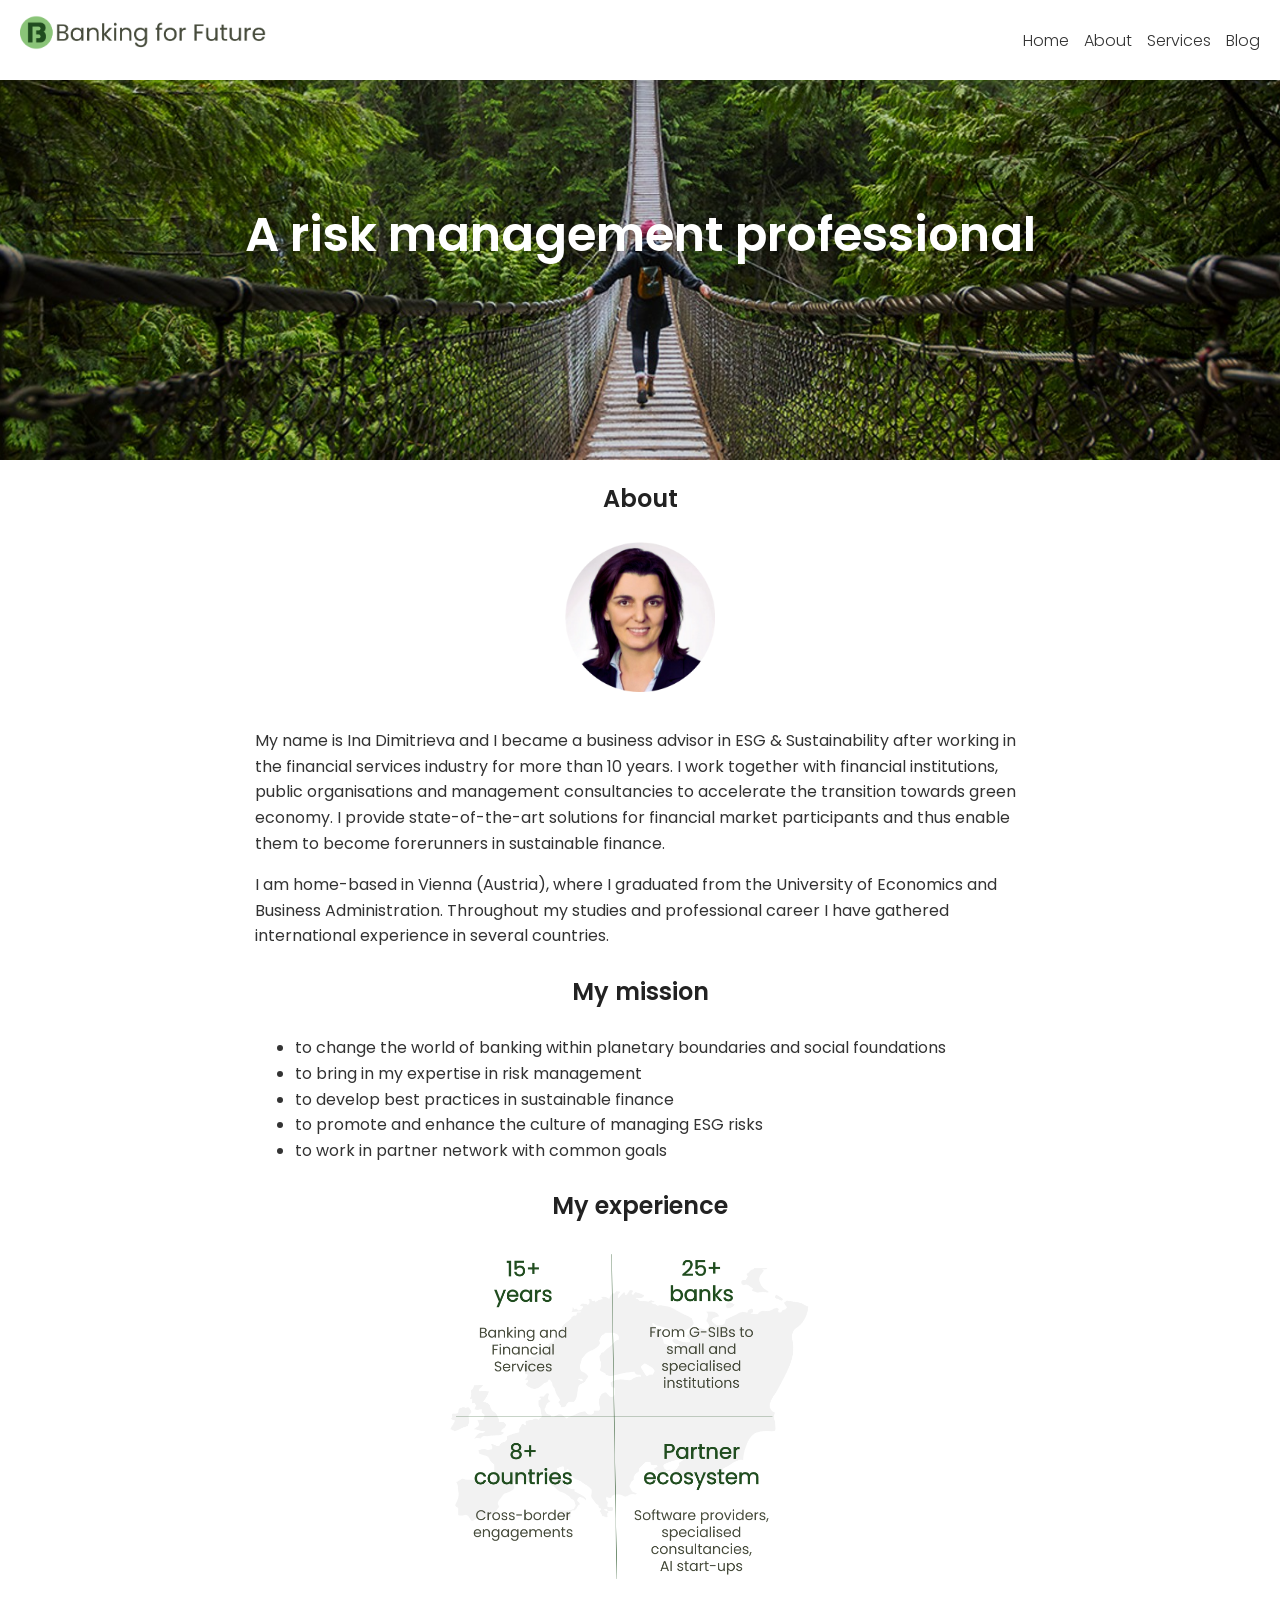
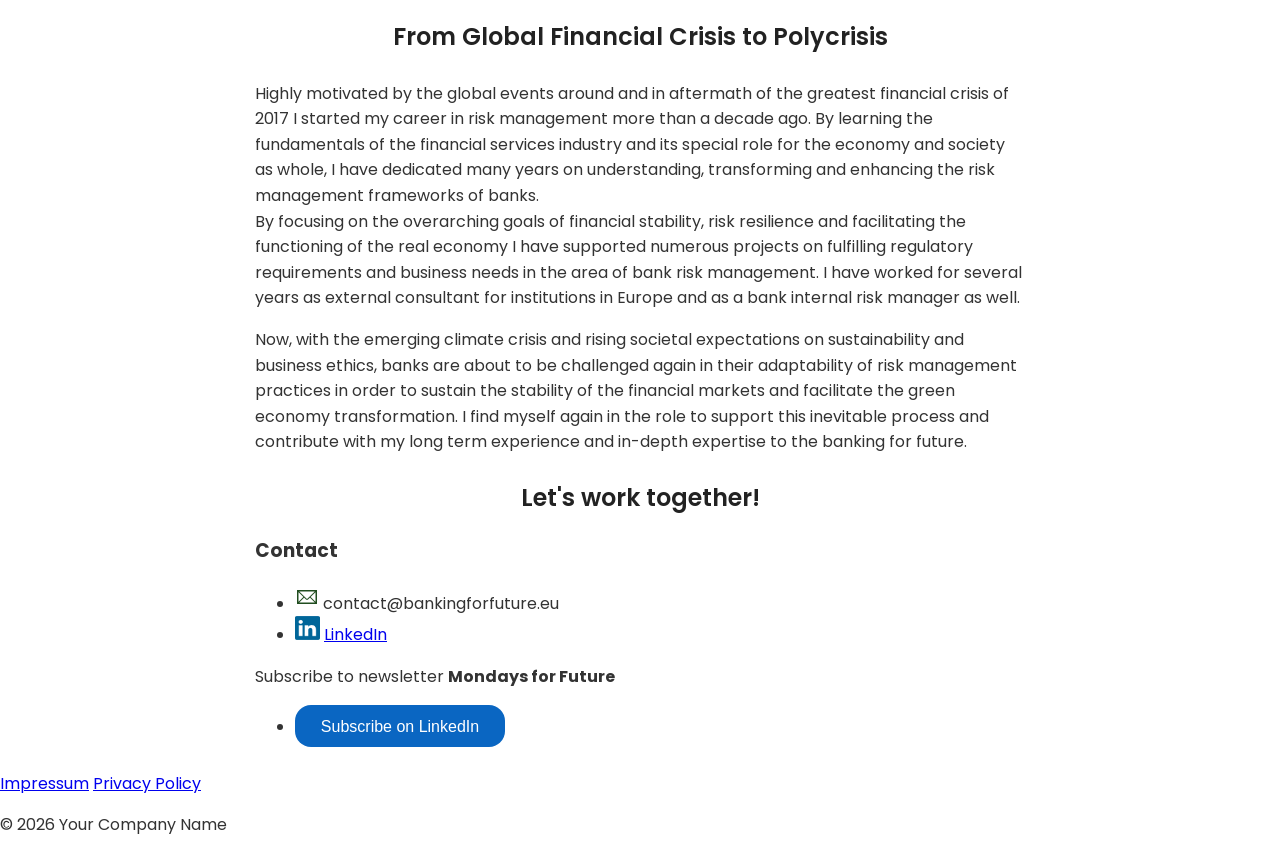
==== about.html @ b2109d57 "Update about.html" ====
<!DOCTYPE html>
<html lang="en">
<meta name="viewport" content="width=device-width, initial-scale=1.0">

 <head>
        <script>
            // Load head.html
            fetch('_includes/head.html')
                .then(response => response.text())
                .then(data => {
                    document.head.innerHTML += data;
                });
        </script>
    </head>
    <body>
        <div id="header"></div>
        <script>
            // Load header.html
            fetch('_includes/header.html')
                .then(response => response.text())
                .then(data => {
                    document.getElementById('header').innerHTML = data;
                });
        </script>
 
<main>
 
    <section class="hero">
        <div class="hero-content">
            <h1>A risk management professional</h1>
        </div>
    </section>
 
<div class="text-paragraph">   

            
        <div class="text-paragraph h2">
             <h2>About</h2>   
        </div>
        <div class="services-container">
            <img src="images/photoround.png" alt="Ina Dimitrieva Photo" class="service-item">
        </div>    
        <div class="text-paragraph">
            <p>My name is Ina Dimitrieva and I became a business advisor in ESG & Sustainability after working in the financial services industry for more than 10 years. I work together with financial institutions, public organisations and management consultancies to accelerate the transition towards green economy. I provide state-of-the-art solutions for financial market participants and thus enable them to become forerunners in sustainable finance.</p>
            <p>I am home-based in Vienna (Austria), where I  graduated from the University of Economics and Business Administration. Throughout my studies and professional career I have gathered international experience in several countries. </p>
        </div>
        <div class="text-paragraph h2">
            <h2>My mission</h2>
        </div>
         <div class="text-paragraph">
                <ul> 
                    <li> to change the world of banking within planetary boundaries and social foundations</li>
                    <li> to bring in my expertise in risk management </li>
                    <li> to develop best practices in sustainable finance</li>
                    <li> to promote and enhance the culture of managing ESG risks</li>
                    <li> to work in partner network with common goals</li>
                </ul>
        </div>
        <div class="text-paragraph h2">
             <h2>My experience</h2>
        </div>
    <!-- Container for the image -->
    <div class="responsive-image-container">
        <img src="images/experience.png" alt="experience" class="responsive-image">
    </div>
    <div class="text-paragraph h2">
        <h2>From Global Financial Crisis to Polycrisis</h2>
    </div>
     <div class="text-paragraph">
        <p> Highly motivated by the global events around and in aftermath of the greatest financial crisis of 2017 I started my career in risk management more than a decade ago. 
            By learning the fundamentals of the financial services industry and its special role for the economy and society as whole, I have dedicated many years on understanding, 
            transforming and enhancing the risk management frameworks of banks. </br> 
            By focusing on the overarching goals of financial stability, risk resilience and facilitating the functioning of the real economy I have supported numerous projects 
            on fulfilling regulatory requirements and business needs in the area of bank risk management. 
            I have worked for several years as external consultant for institutions in Europe and as a bank internal risk manager as well. </br> </p>
        <p> Now, with the emerging climate crisis and rising societal expectations on sustainability and business ethics, banks are about to be challenged again in their adaptability of risk management 
            practices in order to sustain the stability of the financial markets and facilitate the green economy transformation. 
            I find myself again in the role to support this inevitable process and contribute with my long term experience and in-depth expertise to the banking for future. </p>
    </div>
    <!-- CONTACT SECTION  
    ------------------------------------------------------------------------------------------------------------------------------------------------------------------------------------------------->  
    <div class="contact-section">
    <div class="text-paragraph">
        <h2>Let's work together!</h2>
        <h3>Contact</h3>
        <ul class="contact-list">
            <li class="contact-item">
                <img src="images/email-icon.png" alt="Email Icon" class="contact-icon">
                <span>contact@bankingforfuture.eu</span>
            </li>
            <li class="contact-item">
                <img src="images/linkedin_icon.png" alt="LinkedIn Icon" class="contact-icon">
                <a href="https://www.linkedin.com/in/inadimitrieva" class="contact-link" target="_blank" rel="noopener noreferrer">LinkedIn</a>
            </li>
        </ul>
        <p>Subscribe to newsletter <b>Mondays for Future</b></p>
        <ul class="contact-list">
            <li class="contact-item">
                <style>
                  .libutton {
                    display: flex;
                    flex-direction: column;
                    justify-content: center;
                    padding: 5px;
                    text-align: center;
                    outline: none;
                    text-decoration: none !important;
                    color: #ffffff !important;
                    width: 200px;
                    height: 32px;
                    border-radius: 16px;
                    background-color: #0A66C2;
                    font-family: "SF Pro Text", Helvetica, sans-serif;
          </li>
        </ul>
      }
    </style>
<a class="libutton" href="https://www.linkedin.com/build-relation/newsletter-follow?entityUrn=6981196109654163456" target="_blank">Subscribe on LinkedIn</a>
    </div>
</div>  
</main>
 <!-- FOOTER SECTION
    ----------------------------------------------------------------------------------------------------------------------------->
<div class="footer-container">
    <div class="footer-left">
        <a href="/impressum">Impressum</a>
        <a href="/privacy-policy">Privacy Policy</a>
    </div>
    <div class="footer-right">
        <p>© 2026 Your Company Name</p>
    </div>
</div>
    
</body>
</html>

</html>
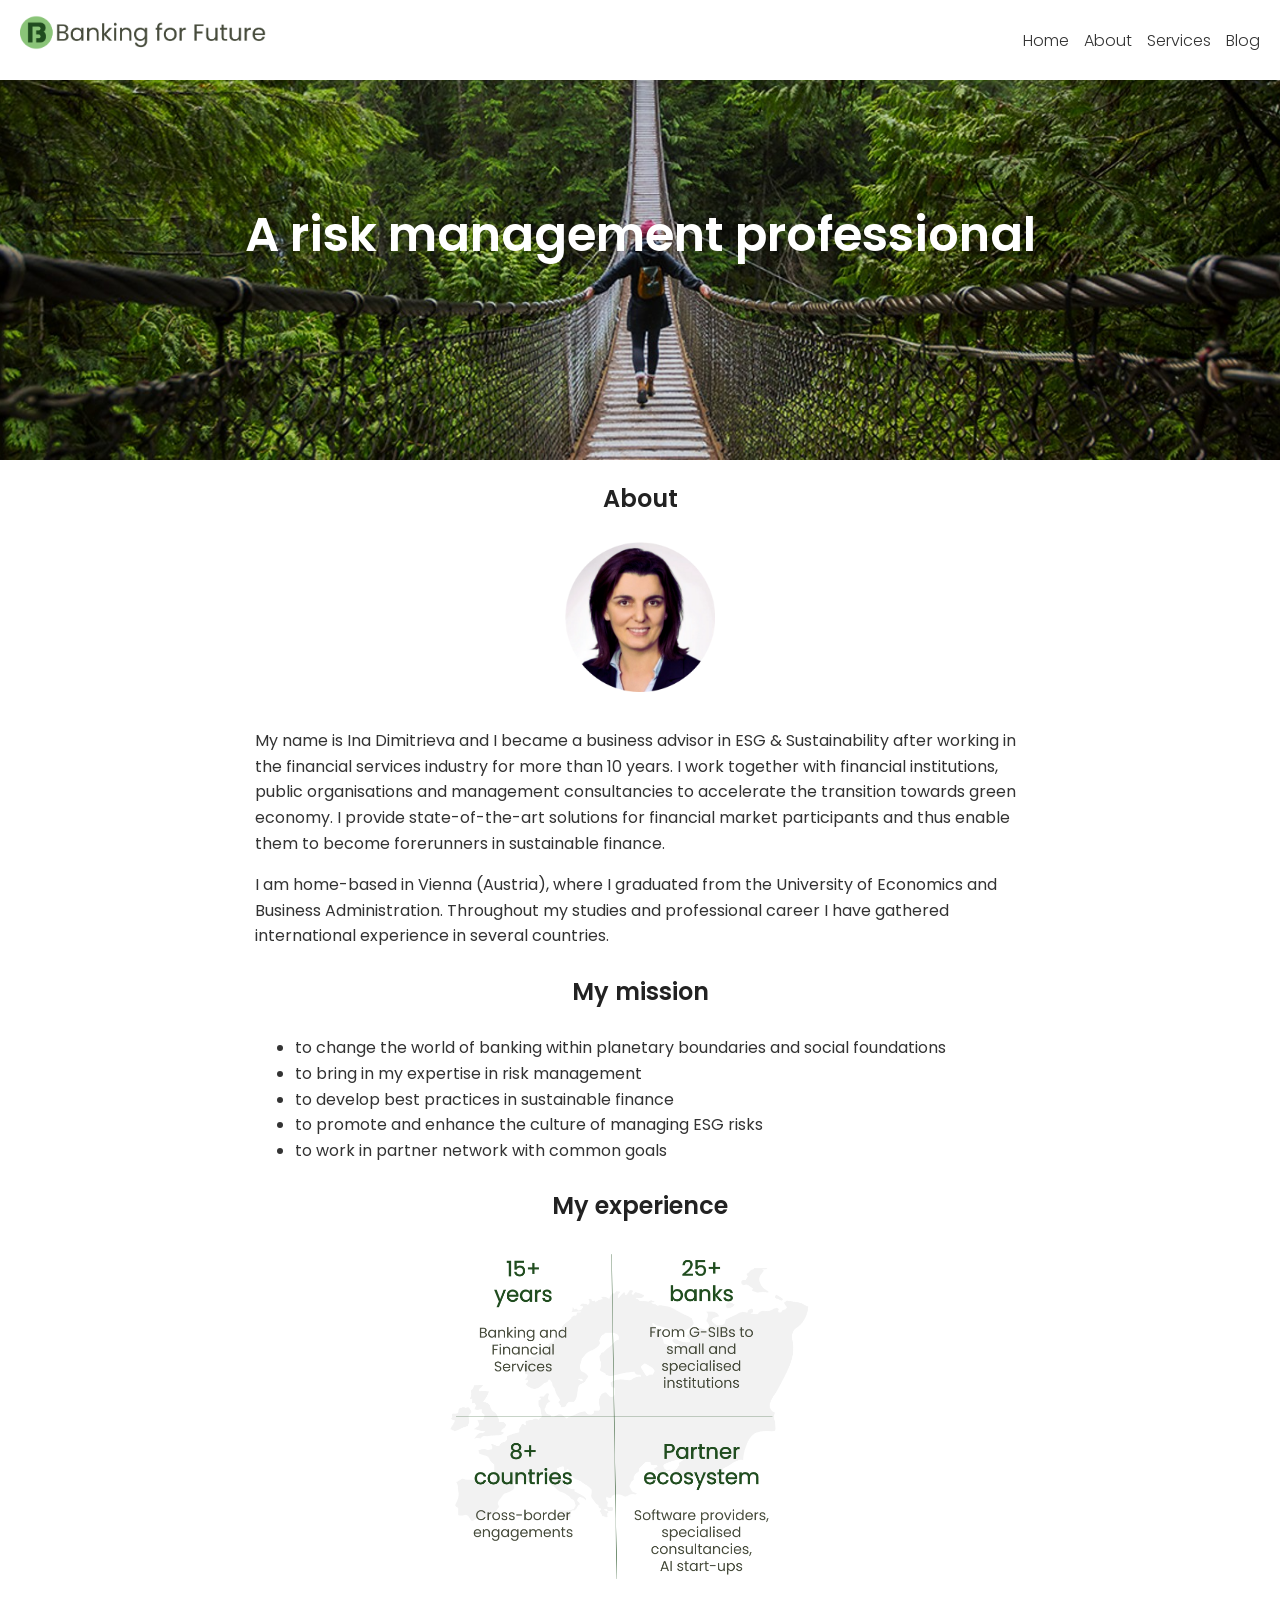
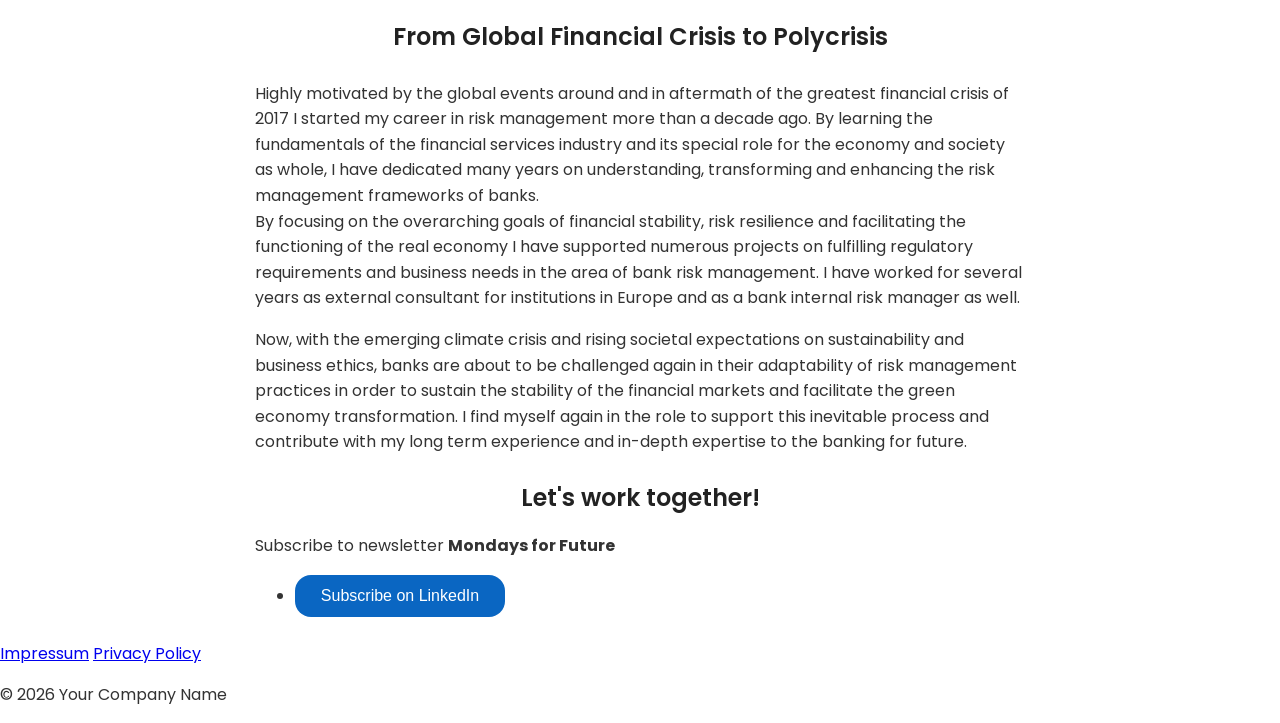
==== commit 609464d0: "Update about.html" ====
--- a/about.html
+++ b/about.html
@@ -3,25 +3,32 @@
 <meta name="viewport" content="width=device-width, initial-scale=1.0">
 
  <head>
-        <script>
-            // Load head.html
-            fetch('_includes/head.html')
-                .then(response => response.text())
-                .then(data => {
-                    document.head.innerHTML += data;
-                });
-        </script>
-    </head>
-    <body>
-        <div id="header"></div>
-        <script>
-            // Load header.html
-            fetch('_includes/header.html')
-                .then(response => response.text())
-                .then(data => {
-                    document.getElementById('header').innerHTML = data;
-                });
-        </script>
+    <meta charset="UTF-8">
+    <meta name="viewport" content="width=device-width, initial-scale=1.0">
+    <title>Banking for Future - Ina Dimitrieva</title>
+    <link rel="icon" type="image/png" href="images/favicon.png">
+    <link rel="stylesheet" href="styles.css">
+    <link href="https://fonts.googleapis.com/css2?family=Poppins:wght@300;400;600&display=swap" rel="stylesheet">
+</head>
+<body>
+    <header>
+         <div class="logo">
+            <a href="/" class="logo-link">
+            <img src="images/logo.png" alt="Banking for Future" class="logo">
+            </a>
+        </div>
+
+<!-- For Subpages on the upper menu 
+        ---------------------------------------------------------------------------------------------------------------------------------------------------------------------------------->
+        <nav>
+            <ul>
+                <li><a href="/">Home</a></li>
+                <li><a href="about.html">About</a></li>
+                <li><a href="services.html">Services</a></li>
+                <li><a href="blog.html">Blog</a></li>
+            </ul>
+        </nav>
+    </header>
  
 <main>
  
@@ -82,17 +89,7 @@
     <div class="contact-section">
     <div class="text-paragraph">
         <h2>Let's work together!</h2>
-        <h3>Contact</h3>
-        <ul class="contact-list">
-            <li class="contact-item">
-                <img src="images/email-icon.png" alt="Email Icon" class="contact-icon">
-                <span>contact@bankingforfuture.eu</span>
-            </li>
-            <li class="contact-item">
-                <img src="images/linkedin_icon.png" alt="LinkedIn Icon" class="contact-icon">
-                <a href="https://www.linkedin.com/in/inadimitrieva" class="contact-link" target="_blank" rel="noopener noreferrer">LinkedIn</a>
-            </li>
-        </ul>
+        
         <p>Subscribe to newsletter <b>Mondays for Future</b></p>
         <ul class="contact-list">
             <li class="contact-item">
--- a/styles.css
+++ b/styles.css
@@ -0,0 +1,603 @@
+/* General Styles */
+body {
+    font-family: 'Poppins', sans-serif;
+    margin: 0;
+    padding: 0;
+    color: #333;
+}
+
+/* Header Styles 
+--------------------------------------------------------------------------------------------------------------------------------------------------------------------------------------*/
+header {
+    display: flex; /*Enables flexible alignment of items inside the header.*/
+    justify-content: space-between; /*Aligns logo and menu to opposite edges.  */
+    align-items: center; /*Ensures logo and menu are vertically aligned.  */
+    padding: 15px 20px; /* Prevents content from touching the edges. */
+    background-color: #FFFFFF; /*Sets white background.*/
+    position: fixed; /* Fixes the header in place during scrolling. */
+    top: 0; /* Ensures the header is at the very top */
+    width: 100%; /* Makes the header span the full width of the screen. */
+    z-index: 100; /*  Sets the stacking order of the header.*/
+    box-sizing: border-box; /*Includes padding and border in the element’s width and height.  */
+    margin: 0; /* Removes any default margin */
+       }
+
+/*.logo {
+    margin-right: auto; /* Pushes the menu to the middle by taking up available space } */
+
+/*nav {
+    position: absolute; /* Positions the menu absolutely within the header
+    left: 50%; /* Moves the menu to the horizontal center 
+    transform: translateX(-50%); /* Adjusts the menu to be truly centered 
+}*/
+
+.logo img {
+    height: 35px;
+}
+.logo-link {
+            display: inline-block;
+        }
+
+        .logo {
+            height: 50px;
+            width: auto;
+        }
+
+        .logo-link:hover {
+            opacity: 0.8;
+        }
+
+.icon {
+        width: 24px;  /* Adjust the width as needed */
+        height: 24px; /* Adjust the height as needed */
+        display: inline-block; /* Ensures the icon behaves like an inline element */
+    }
+
+/* Navigation Styles */
+nav ul {
+    display: flex;
+    list-style: none;
+    margin: 0;
+    padding: 0;
+}
+
+nav ul li {
+    margin-left: 15px;
+}
+
+nav ul li a {
+    text-decoration: none;
+    color: #333;
+    font-weight: 300;
+    font-size: 1rem;
+}
+
+/* Hero Section Styles 
+--------------------------------------------------------------------------------------------------------------------------------------------------------------------------------------*/
+.hero {
+    height: 50vh;
+    background-image: url('images/hero-background_1.jpg');
+    background-size: cover; /*Ensures the background image covers the entire area of the .hero element, maintaining its aspect ratio. The image will be scaled up or down to fill the space, and any excess will be cropped.*/
+    background-position: center; /*Centers the background image both horizontally and vertically within the .hero element. This ensures the focal point of the image is always visible.*/
+    background-repeat: no-repeat; /* Prevents the image from repeating */
+    display: flex; /*Turns the .hero element into a flex container. This allows you to use flexbox properties to align and distribute the content inside it.*/
+    align-items: center; /*Aligns all flex items (child elements) vertically in the center of the .hero container. This works because display: flex is enabled.*/
+    justify-content: center; /*Aligns all flex items horizontally in the center of the .hero container. This works in tandem with align-items: center to center content both vertically and horizontally.*/
+    text-align: center; /*Centers the text content (like headings or paragraphs) inside the .hero element. This is useful for centering text that isn’t a flex item.*/
+    color: white;
+    margin-top: 10px; /* Adjusted for fixed header pixel margin at the top of the .hero element. This is typically used to prevent the hero content from being hidden behind a fixed header or navigation bar.*/
+    padding: 0 20px; /*Adds 20 pixels of padding to the left and right sides of the .hero element. The 0 means no padding is added to the top or bottom. This ensures content doesn’t touch the edges of the screen on smaller devices.*/
+    box-sizing: border-box; /*Changes the box model so that padding and border are included in the element’s total width and height. Without this, padding would increase the overall size of the element beyond the specified height and width*/
+}
+
+.hero-content {
+    max-width: 800px; /*Limits the width of the hero content to 800px for better readability.*/
+}
+
+.hero-content p { /*This rule styles all <p> (paragraph) elements inside the .hero-content container*/
+    font-size: 2rem; /*Sets the paragraph font size to 1.2 times the base size.*/
+    margin-bottom: 1px; /*Adds 10px space below the paragraph.*/
+    font-weight: 300; /*Makes the paragraph text light (thinner).*/
+}
+
+.hero-content h1 { /*This rule styles all <h1> (heading level 1) elements inside the .hero-content container*/
+    font-size: 3rem; /*Sets the heading font size to 2.5 times the base size.*/
+    font-weight: 600; /*Makes the heading semi-bold.*/
+    margin-top: 1; /*Removes any default top margin from the heading.*/
+}
+
+/* Tagline Section Styles */
+.tagline {
+    text-align: center;
+    padding: 10px 10px;
+/* background-color: #f8f8f8; */
+}
+
+.tagline h2 {
+    font-size: 1.5rem;
+    font-weight: 600;
+    color: #194d23; /*dark green*/
+}
+
+/* Responsive Adjustments */
+@media (max-width: 768px) {
+    header {
+        flex-direction: column;
+        padding: 10px;
+    }
+
+    nav ul {
+        margin-top: 10px;
+        flex-direction: column;
+        align-items: center;
+        width: 100%;
+    }
+
+    nav ul li {
+        margin: 5px 0;
+    }
+
+    .hero-content h1 {
+        font-size: 2rem;
+    }
+
+    .hero-content p {
+        font-size: 2rem;
+    }
+}
+
+/* Style for text paragraphs
+--------------------------------------------------------------------------------------------------------------------------------------------------------------------------------------*/
+.text-paragraph {
+    /* Center the entire paragraph block horizontally */
+    margin-left: auto;
+    margin-right: auto; /These properties center the .text-paragraph block horizontally on the page. This works because the element has a defined max-width.*/
+    text-align: left; /* Left-align the bio text */
+    font-size: 1rem; /* Base font size for readability */
+    line-height: 1.6; /* Comfortable line spacing */
+    color: #333; /* Dark gray for better contrast */
+    margin-bottom: 1.5rem; /* Space between paragraphs */
+    padding: 0 15px; /* Padding for mobile readability */
+    max-width: 800px; /* Maximum width for desktop readability */
+
+     /* Center the entire paragraph block horizontally */
+    margin-left: auto;
+    margin-right: auto; /These properties center the .text-paragraph block horizontally on the page. This works because the element has a defined max-width.*/
+}
+
+/* Style for h2 headings */
+.text-paragraph h2 {
+    text-align: center; /* Center the h2 headings */
+    font-size: 1.5rem; /* Slightly larger font size for headings */
+    margin-bottom: 1rem; /* Space below the heading */
+    color: #222; /* Slightly darker color for emphasis */
+    font-weight: 600; /* Medium-bold for better visibility */
+}
+
+/* Responsive adjustments for mobile */
+@media (max-width: 768px) {
+    .text-paragraph {
+        font-size: 1rem; /* Keep base size, but padding handles mobile */
+        padding: 0 10px; /* Slightly less padding for smaller screens */
+    }
+
+    .text-paragraph h2 {
+        font-size: 1.2rem; /* Slightly smaller heading on mobile */
+    }
+}
+
+
+
+/* Services Section Styles
+--------------------------------------------------------------------------------------------------------------------------------------------------------------------------------------*/
+.services-section {
+    text-align: center;  /* Center-align all text */
+    max-width: 1200px; /* Limit the maximum width */
+    margin: 0 auto; /* Center the container horizontally */
+    padding: 40px 20px; /* Add padding for spacing */
+    background-color: #FFF; /*pure white*/
+}
+/* Services Section Heading */
+.services-section h2 {
+    font-family: 'Poppins', sans-serif;
+    font-size: 1.5rem;
+    color: #333;
+    margin-bottom: 10px;
+}
+/* Services Container */
+.services-container {
+    display: flex;
+    margin: 0 auto; /* Center the container */
+    justify-content: center; /* Center items horizontally */
+    align-items: center; /* Center items vertically */
+    flex-direction: row; /* default: horizontal alignment on desktop */
+    align-items: center; /* Center items horizontally */
+    gap: 30px; /*space between items*/
+    overflow-x: auto; /* Enables horizontal scrolling if needed */
+    padding-bottom: 20px;
+    max-width: 100%;
+    /*max-height: 500px;  Optional: Limits height to enable scrolling */
+    flex-wrap: wrap; /* Allow items to wrap to the next line if needed */
+}
+/* Style for each service item */
+.service-item {
+    flex: 0 0 auto;  /* Prevents items from shrinking */
+    width: 150px;     /* Fixed width for each item */
+    height: 150px;    /* Fixed height for each item */
+    display: flex;
+    justify-content: center;
+    align-items: center; /* Center items horizontally */
+    cursor: pointer; /* Changes cursor to indicate clickable */
+    transition: filter 0.3s ease; /* Smooth transition for hover effect */
+}
+/* Hover effect for service items */
+.service-item:hover {
+    filter: brightness(0.8); /* Darkens the item on hover */
+}
+
+/* Circle shape for service icons */
+.service-icon {
+    width: 150px;
+    height: 150px;
+    border-radius: 50%; /* Makes the container a circle */
+    overflow: hidden; /* Ensures the image stays within the circle */
+}
+/* Image styling */
+.service-icon img {
+    width: 100%;
+    height: 100%;
+    object-fit: contain; /* Ensures the image fits within the circle */
+}
+/* object-fit Values
+fill - Stretches the image to fill the container, ignoring aspect ratio (may distort the image).
+contain - Scales the image to fit within the container, maintaining aspect ratio (no cropping).
+cover - Scales the image to cover the container, maintaining aspect ratio (may crop the image).
+none - The image retains its original size and aspect ratio (may overflow or underfill the container).
+scale-down - Behaves like none or contain, whichever results in a smaller image.
+*/
+
+
+/* Responsive adjustments for mobile */
+@media (max-width: 768px) {
+    .services-container {
+        flex-direction: column; /* Ensures vertical stacking on mobile */
+        align-items: center; /* Center items horizontally */
+        max-height: 400px; /* Adjust height for mobile scrolling */
+        overflow-y: auto; /* Enable vertical scrolling if needed */
+    }
+    .service-item {
+        margin-bottom: 15px; /* Add space between stacked items */
+    }
+}
+
+/* Keep your existing responsive image styles */
+.responsive-image-container {
+    width: 100%;
+    max-width: 1200px;
+    margin: 0 auto;
+}
+
+.responsive-image {
+    width: 50%;
+    height: auto;
+    display: block;
+    margin: 0 auto;
+}
+
+@media (max-width: 768px) {
+    .responsive-image {
+        width: 100%;
+    }
+}
+
+/* LinkedIn Articles Section Styles
+--------------------------------------------------------------------------------------------------------------------------------------------------------------------------------------*/
+.linkedin-articles {
+    max-width: 800px; /** Limits the width of the articles section for readability */
+    margin: 0 auto; /* Center the section */
+    padding: 40px 20px; /** Adds space around the section */
+    font-family: 'Poppins', sans-serif; /** Uses the Poppins font */
+}
+
+.linkedin-articles h2 {
+    font-size: 1.2rem; /** Sets the font size for the section heading */
+    margin-bottom: 30px; /** Adds space below the heading */
+    text-align: center; /** Centers the heading */
+    color: #333; /** Sets the text color */
+}
+.linkedin-articles h3 {
+    font-size: 1.2rem; /** Sets the font size for the section heading */
+    margin-bottom: 30px; /** Adds space below the heading */
+    text-align: center; /** Centers the heading */
+    color: #333; /** Sets the text color to dark grey */
+}
+    
+/* Article card layout */
+.article-card {
+    display: flex;
+    flex-direction: row;
+    align-items: flex-start;
+    margin-bottom: 30px;
+    padding-bottom: 20px;
+    border-bottom: 1px solid #eee;
+    gap: 20px; /* Space between image and content */
+}
+
+/* Article image styling */
+.article-image {
+    width: 150px;
+    height: 150px;
+    object-fit: contain;/* Ensures the image fits within the box */
+    /*width: 100%;
+    height: 100%;*/
+    /*border-radius: 4px; /* Optional: rounded corners */
+    flex-shrink: 0; /* Prevents image from shrinking */
+}
+
+/* Hover effect for article image */
+.article-image:hover {
+    filter: brightness(0.8); /* Darkens the image on hover */
+    
+/* Article content styling */
+.article-content {
+    flex: 1; /* Takes remaining space */
+    display: flex;
+    flex-direction: column;
+}
+.linkedin-articles article {
+    margin-bottom: 30px; /** Adds space between articles */
+    padding-bottom: 20px; /** Adds space below each article */
+    border-bottom: 1px solid #eee; /** Adds a light border below each article */
+}
+
+/* Article title link styling */
+.article-title-link {
+    color: #194d23; /* Dark green */
+    text-align: left;
+    text-decoration: none;
+    font-weight: 600;
+    font-size: 1.2rem;
+    margin-bottom: 10px;
+    line-height: 1.4;
+}
+
+.article-title-link:hover {
+    text-decoration: underline;
+}
+
+/* Article summary styling */
+.article-summary {
+    color: #666;
+    line-height: 1.6;
+    margin: 0;
+}
+
+/* Responsive adjustments for mobile */
+@media (max-width: 768px) {
+    .article-card {
+        flex-direction: column; /* Stack image and content vertically */
+    }
+
+    .article-image {
+        width: 50%; /* Full width on mobile */
+        height: auto;
+    }
+
+    .article-title-link {
+        font-size: 1.1rem; /* Slightly smaller on mobile */
+    }
+}
+
+/* Impressum Page Styles 
+--------------------------------------------------------------------------------------------------------------------------------------------------------------------------------------*/
+.impressum-container {
+    max-width: 800px;
+    margin: 100px auto 40px;
+    padding: 20px;
+    font-size: 1rem;
+    line-height: 1.6;
+    color: #333;
+}
+
+.impressum-container h1 {
+    font-size: 1.5rem;
+    margin-bottom: 20px;
+    color: #333;
+}
+
+.impressum-container h2 {
+    font-size: 1.3rem;
+    margin-top: 25px;
+    margin-bottom: 10px;
+    color: #333;
+}
+
+.impressum-container p {
+    margin-bottom: 10px;
+}
+
+.impressum-container a {
+    color: #0077b5;
+    text-decoration: none;
+}
+
+.impressum-container a:hover {
+    text-decoration: underline;
+}
+
+/* Privacy Policy Page Styles
+--------------------------------------------------------------------------------------------------------------------------------------------------------------------------------------*/
+.privacy-container {
+    max-width: 800px;
+    margin: 100px auto 40px;
+    padding: 20px;
+    font-size: 1rem;
+    line-height: 1.6;
+    color: #333;
+}
+
+.privacy-container h1 {
+    font-size: 1.8rem;
+    margin-bottom: 20px;
+    color: #333;
+}
+
+.privacy-container h2 {
+    font-size: 1.3rem;
+    margin-top: 25px;
+    margin-bottom: 10px;
+    color: #333;
+}
+
+.privacy-container p {
+    margin-bottom: 15px;
+}
+
+.privacy-container a {
+    color: #0077b5;
+    text-decoration: none;
+}
+
+.privacy-container a:hover {
+    text-decoration: underline;
+}
+
+
+/* Consent Button Styles */
+.consent-container {
+    margin: 20px 0;
+    padding: 15px;
+    background-color: #f9f9f9;
+    border-radius: 5px;
+    text-align: center;
+}
+
+.consent-container button {
+    background-color: #0077b5;
+    color: white;
+    border: none;
+    padding: 10px 20px;
+    font-size: 1rem;
+    border-radius: 5px;
+    cursor: pointer;
+    margin-top: 10px;
+}
+
+.consent-container button:hover {
+    background-color: #005580;
+}
+
+.consent-container button:disabled {
+    background-color: #cccccc;
+    cursor: not-allowed;
+}
+
+/* Container for the contact section */
+.contact-section {
+    max-width: 600px;
+    margin: 0 auto;
+    padding: 20px;
+    font-family: Arial, sans-serif;
+}
+
+/* Style for the text paragraph and headings */
+.text-paragraph {
+    text-align: center;
+}
+
+.text-paragraph h2 {
+    font-size: 1.8rem;
+    margin-bottom: 15px;
+}
+
+/* Style for the contact list 
+--------------------------------------------------------------------------------------------------------------------------------------------------------------------------------------*/
+.contact-list {
+    list-style: none; /* Remove bullet points */
+    padding: 0;
+    margin: 0;
+    display: flex;
+    flex-direction: column; /* Stack items vertically */
+    align-items: center; /* Center items horizontally */
+    gap: 10px; /* Space between items */
+}
+
+/* Style for each contact item */
+.contact-item {
+    display: flex;
+    align-items: center; /* Center icon and text vertically */
+    gap: 10px; /* Space between icon and text */
+    justify-content: center; /* Center the entire item horizontally */
+    width: 100%; /* Ensure the item takes full width for centering */
+}
+
+/* Style for the contact icons */
+.contact-icon {
+    width: 24px;
+    height: 24px;
+}
+
+/* Style for the contact link */
+.contact-link {
+    color: #0077b5; /* LinkedIn blue */
+    text-decoration: none; /* Remove underline */
+}
+
+.contact-link:hover {
+    text-decoration: underline; /* Underline on hover */
+}
+
+/* Style for the email text */
+.contact-item span {
+    color: #333;
+}
+/* Button style (moved from HTML) */
+.libutton {
+    display: flex;
+    flex-direction: column;
+    justify-content: center;
+    padding: 7px;
+    text-align: center;
+    outline: none;
+    text-decoration: none !important;
+    color: #ffffff !important;
+    width: 200px;
+    height: 32px;
+    border-radius: 16px;
+    background-color: #0A66C2;
+    font-family: "SF Pro Text", Helvetica, sans-serif;
+}
+
+/* Center the button container */
+.button-container {
+    display: flex;
+    justify-content: center;
+    margin-top: 10px;
+}
+    
+/* Footer Styles
+--------------------------------------------------------------------------------------------------------------------------------------------------------------------------------------*/
+.footer-container {
+    display: flex;
+    justify-content: space-between; /* Pushes left and right elements to opposite ends */
+    align-items: center; /* Vertically centers items */
+    width: 100%; /* Takes full width of the container */
+    padding: 10px 20px; /* Optional: Add padding for spacing */
+    font-family: Arial, sans-serif; /* Optional: Match your site's font */
+}
+
+.footer-left a {
+    margin-right: 20px; /* Adds space between links */
+    color: #333; /* Optional: Match your site's color scheme */
+    text-decoration: none;
+}
+
+.footer-left a:hover {
+    text-decoration: underline; /* Optional: Underline on hover */
+}
+
+.footer-right {
+    color: #666; /* Optional: Match your site's color scheme */
+    font-size: 14px;
+}
+
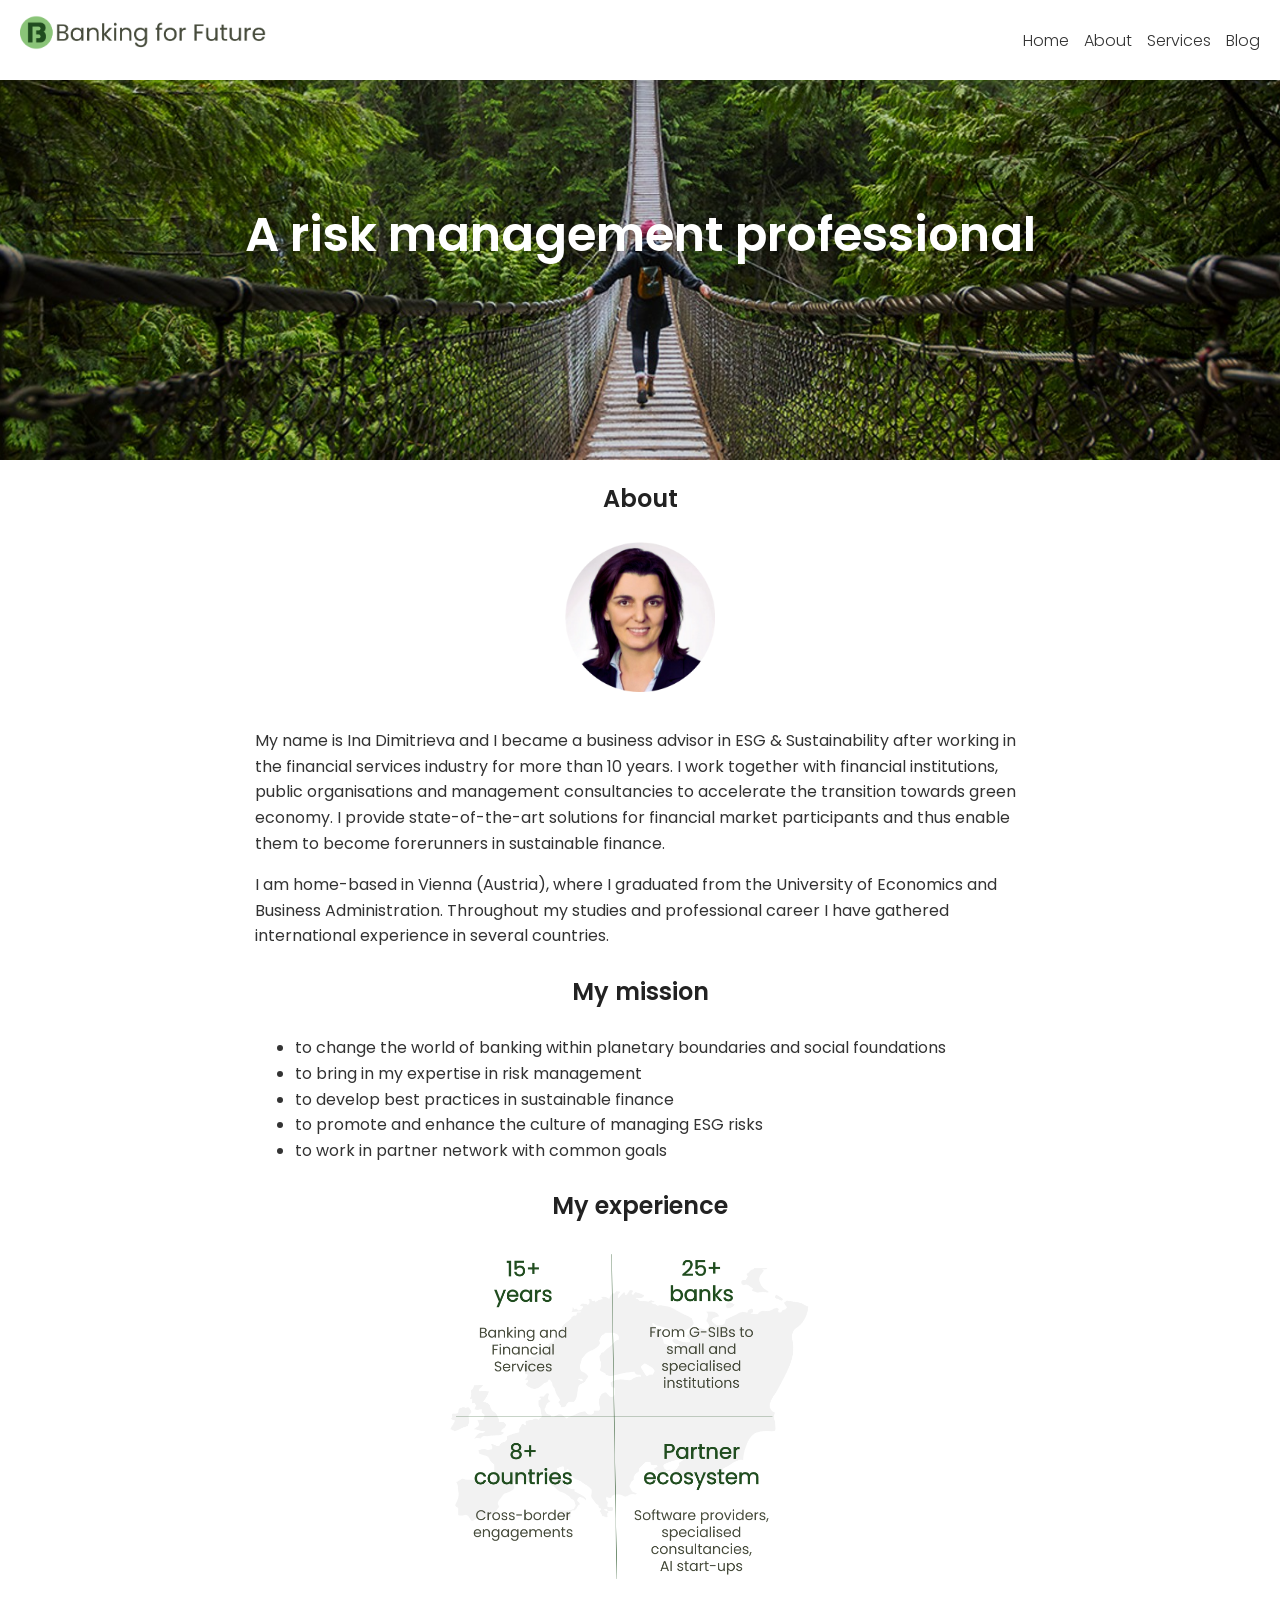
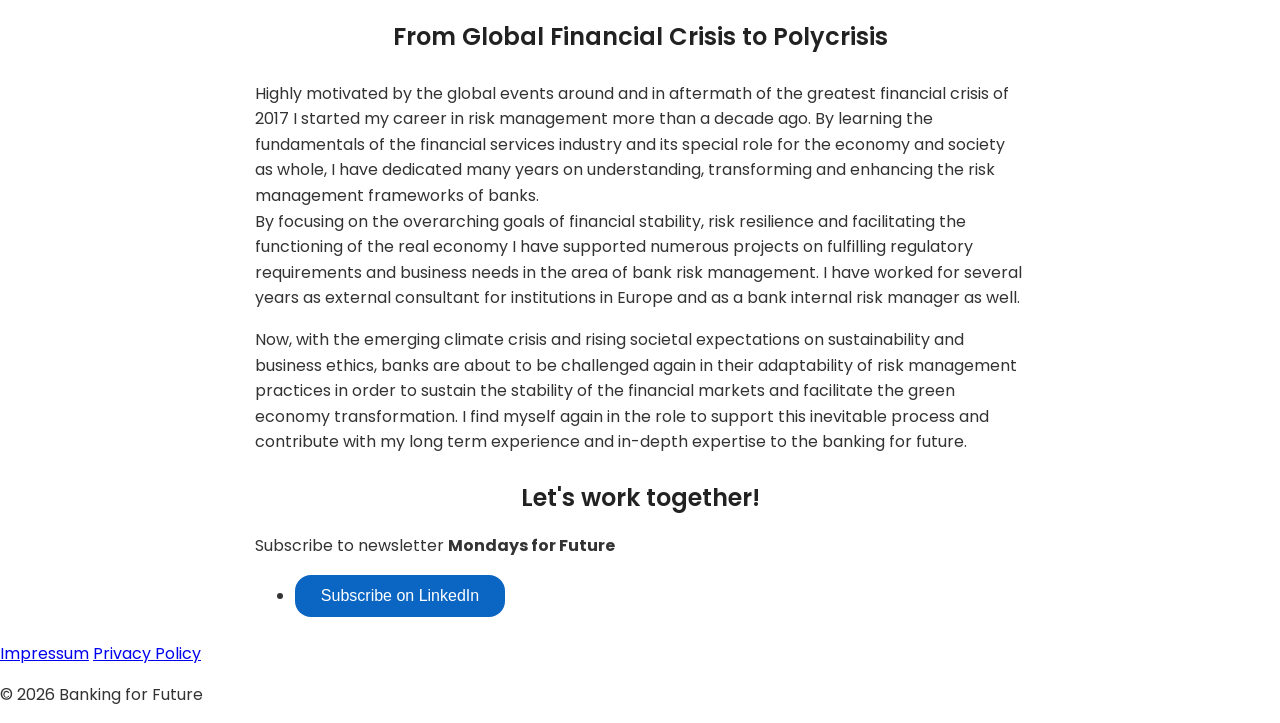
==== commit f978716c: "Update about.html" ====
--- a/about.html
+++ b/about.html
@@ -118,13 +118,15 @@
 </main>
  <!-- FOOTER SECTION
     ----------------------------------------------------------------------------------------------------------------------------->
-<div class="footer-container">
-    <div class="footer-left">
-        <a href="/impressum">Impressum</a>
-        <a href="/privacy-policy">Privacy Policy</a>
-    </div>
-    <div class="footer-right">
-        <p>© 2026 Your Company Name</p>
+<div class="footer-wrapper">
+    <div class="footer-container">
+        <div class="footer-left">
+            <a href="/impressum.html">Impressum</a>
+            <a href="/privacypolicy.html">Privacy Policy</a>
+        </div>
+        <div class="footer-right">
+            <p>© 2026 Banking for Future</p>
+        </div>
     </div>
 </div>
     
--- a/styles.css
+++ b/styles.css
@@ -577,17 +577,28 @@
     
 /* Footer Styles
 --------------------------------------------------------------------------------------------------------------------------------------------------------------------------------------*/
+/* Footer Styles */
+
+ .footer-wrapper {
+    display: flex;
+    justify-content: center; /* Centers the footer container */
+    width: 100%;
+}   
 .footer-container {
     display: flex;
     justify-content: space-between; /* Pushes left and right elements to opposite ends */
     align-items: center; /* Vertically centers items */
     width: 100%; /* Takes full width of the container */
     padding: 10px 20px; /* Optional: Add padding for spacing */
-    font-family: Arial, sans-serif; /* Optional: Match your site's font */
+    font-family: 'Poppins', sans-serif; /** Uses the Poppins font */
+}
+
+.footer-left {
+    display: flex; /* Aligns links horizontally */
+    gap: 20px; /* Adds space between links */
 }
 
 .footer-left a {
-    margin-right: 20px; /* Adds space between links */
     color: #333; /* Optional: Match your site's color scheme */
     text-decoration: none;
 }
@@ -601,3 +612,5 @@
     font-size: 14px;
 }
 
+
+
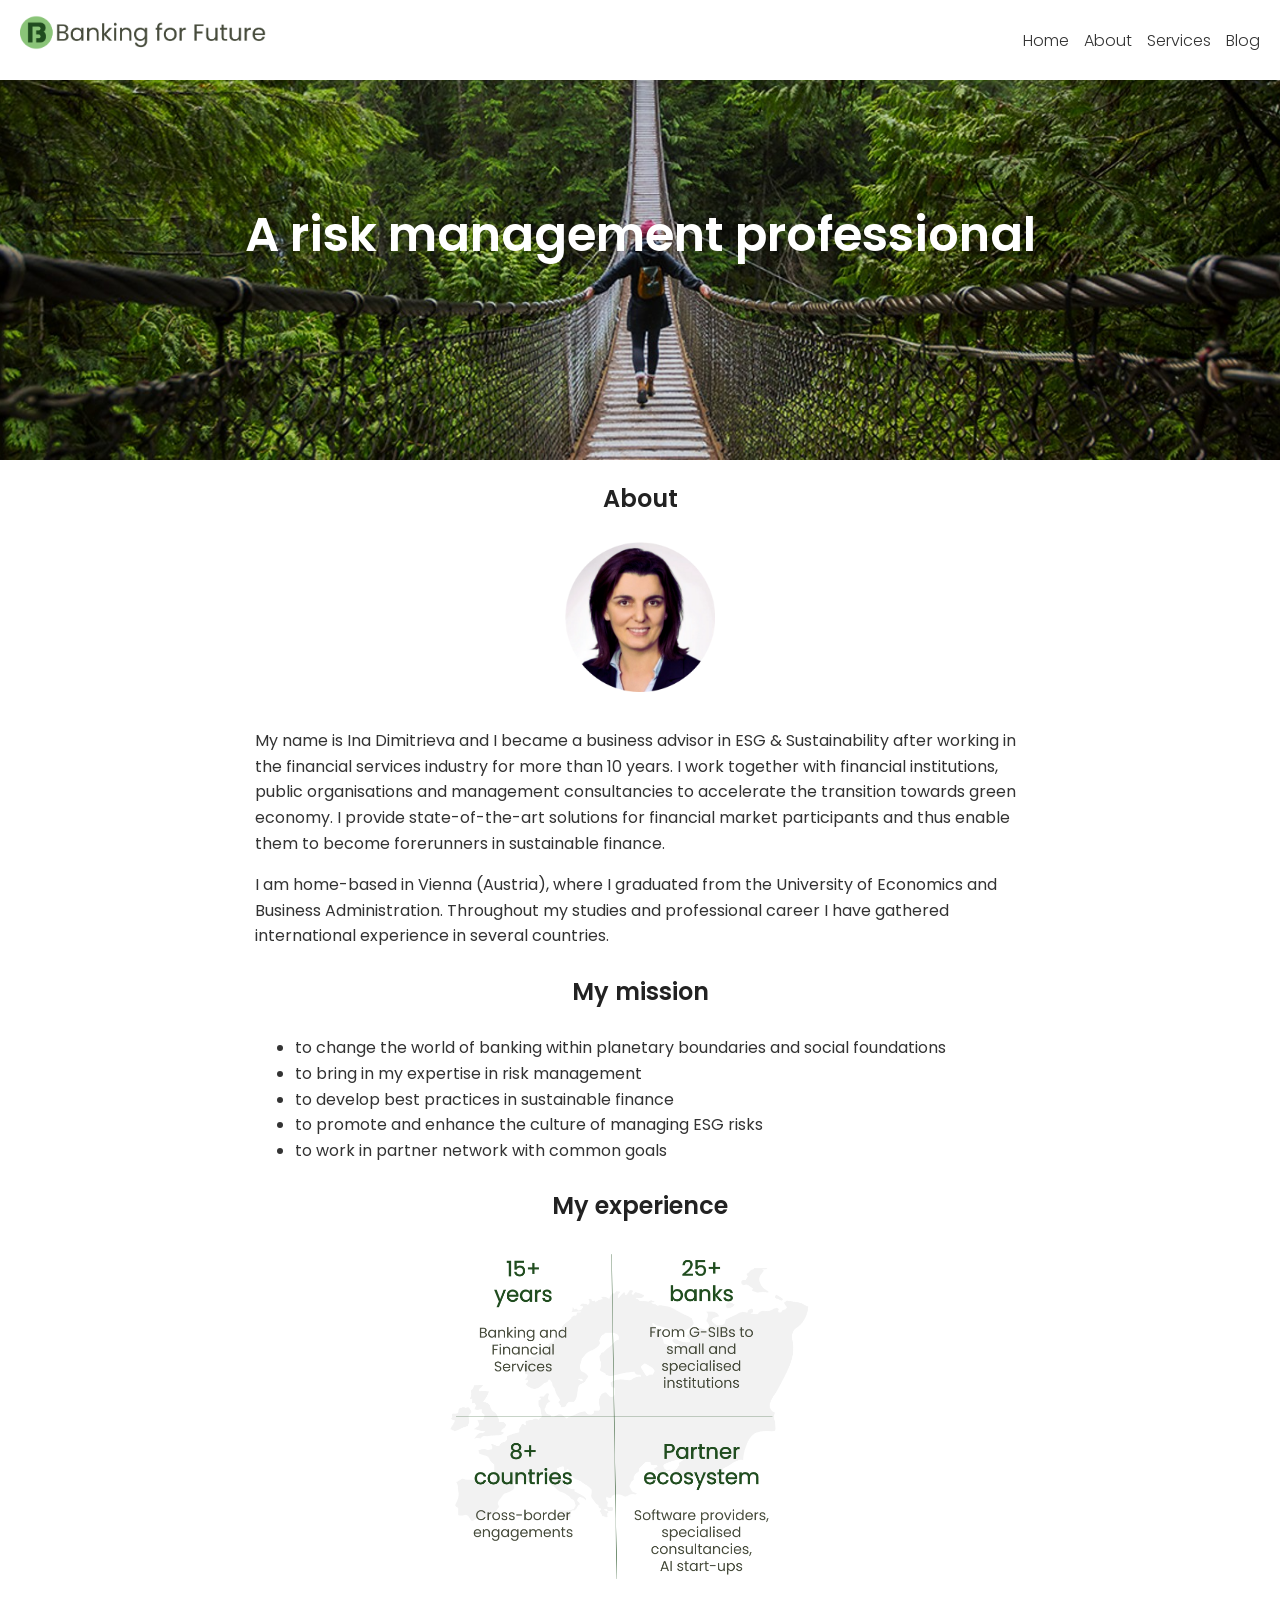
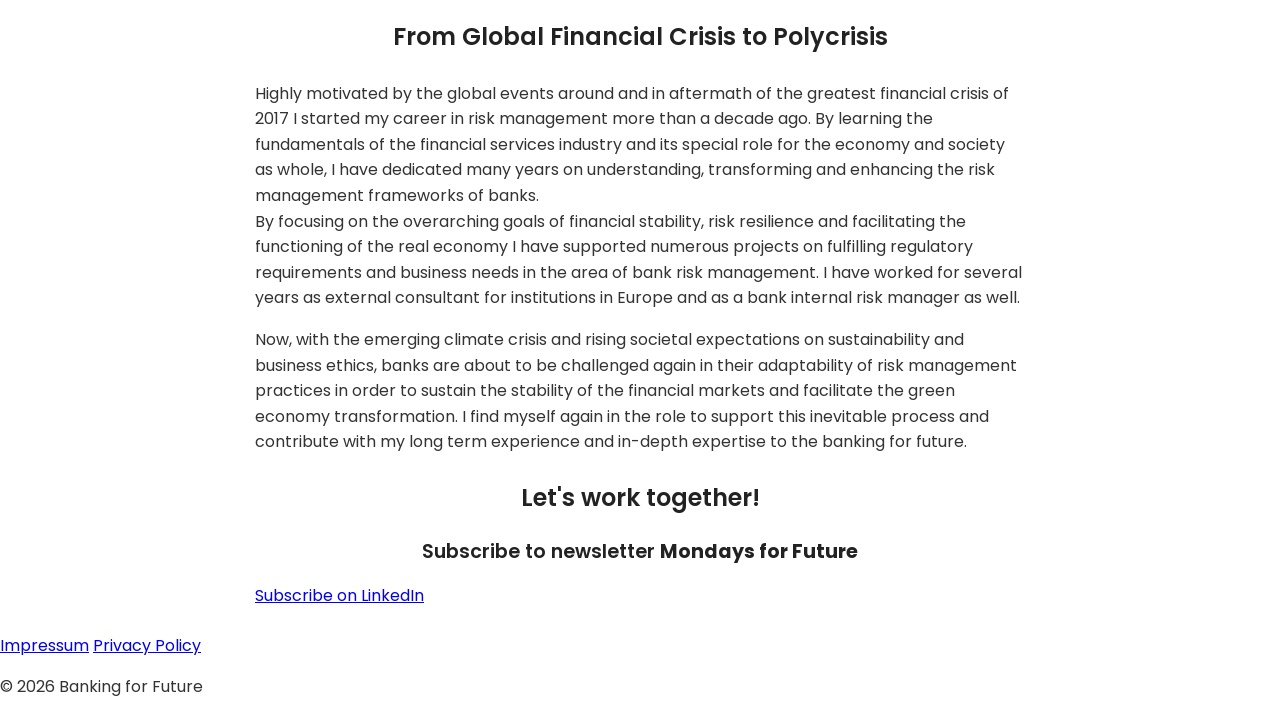
==== commit 773feade: "Update about.html" ====
--- a/about.html
+++ b/about.html
@@ -87,34 +87,14 @@
     <!-- CONTACT SECTION  
     ------------------------------------------------------------------------------------------------------------------------------------------------------------------------------------------------->  
     <div class="contact-section">
-    <div class="text-paragraph">
+      <div class="text-paragraph">
         <h2>Let's work together!</h2>
-        
-        <p>Subscribe to newsletter <b>Mondays for Future</b></p>
-        <ul class="contact-list">
-            <li class="contact-item">
-                <style>
-                  .libutton {
-                    display: flex;
-                    flex-direction: column;
-                    justify-content: center;
-                    padding: 5px;
-                    text-align: center;
-                    outline: none;
-                    text-decoration: none !important;
-                    color: #ffffff !important;
-                    width: 200px;
-                    height: 32px;
-                    border-radius: 16px;
-                    background-color: #0A66C2;
-                    font-family: "SF Pro Text", Helvetica, sans-serif;
-          </li>
-        </ul>
-      }
-    </style>
-<a class="libutton" href="https://www.linkedin.com/build-relation/newsletter-follow?entityUrn=6981196109654163456" target="_blank">Subscribe on LinkedIn</a>
-    </div>
-</div>  
+        <h3>Subscribe to newsletter <b>Mondays for Future</b></h3>
+            <div class="button-container">
+               <a class="libutton" href="https://www.linkedin.com/build-relation/newsletter-follow?entityUrn=6981196109654163456" target="_blank">Subscribe on LinkedIn</a>
+            </div>
+       </div>
+     </div>
 </main>
  <!-- FOOTER SECTION
     ----------------------------------------------------------------------------------------------------------------------------->
--- a/styles.css
+++ b/styles.css
@@ -151,6 +151,32 @@
 .text-paragraph {
     /* Center the entire paragraph block horizontally */
     margin-left: auto;
+    margin-right: auto; /*These properties center the .text-paragraph block horizontally on the page. This works because the element has a defined max-width.*/
+    text-align: left; /* Left-align the bio text */
+    font-size: 1rem; /* Base font size for readability */
+    line-height: 1.6; /* Comfortable line spacing */
+    color: #333; /* Dark gray for better contrast */
+    margin-bottom: 1.5rem; /* Space between paragraphs */
+    padding: 0 15px; /* Padding for mobile readability */
+    max-width: 800px; /* Maximum width for desktop readability */
+
+     /* Center the entire paragraph block horizontally */
+    margin-left: auto;
+    margin-right: auto; /These properties center the .text-paragraph block horizontally on the page. This works because the element has a defined max-width.*/
+}
+
+/* Style for h2 headings */
+.text-paragraph h2 {
+    text-align: center; /* Center the h2 headings */
+    font-size: 1.5rem; /* Slightly larger font size for headings */
+    margin-bottom: 1rem; /* Space below the heading */
+    color: #222; /* Slightly darker color for emphasis */
+    font-weight: 600; /* Medium-bold for better visibility */
+}
+
+.text-paragraph {
+    /* Center the entire paragraph block horizontally */
+    margin-left: auto;
     margin-right: auto; /These properties center the .text-paragraph block horizontally on the page. This works because the element has a defined max-width.*/
     text-align: left; /* Left-align the bio text */
     font-size: 1rem; /* Base font size for readability */
@@ -174,6 +200,14 @@
     font-weight: 600; /* Medium-bold for better visibility */
 }
 
+.text-paragraph h3 {
+    text-align: center;
+    font-size: 1.2rem;
+    margin-bottom: 1rem;
+    color: #222;
+    font-weight: 600;
+}
+
 /* Responsive adjustments for mobile */
 @media (max-width: 768px) {
     .text-paragraph {
@@ -184,8 +218,10 @@
     .text-paragraph h2 {
         font-size: 1.2rem; /* Slightly smaller heading on mobile */
     }
-}
-
+    .text-paragraph h3 {
+        font-size: 1rem; /* Slightly smaller heading on mobile */
+    }
+}
 
 
 /* Services Section Styles
@@ -571,8 +607,10 @@
 /* Center the button container */
 .button-container {
     display: flex;
-    justify-content: center;
+    justify-content: center; /* Center the button horizontally */
     margin-top: 10px;
+    margin: 20px auto; /* Add margin to separate it from other elements */
+    width: 100%; /* Ensure the container takes full width */
 }
     
 /* Footer Styles
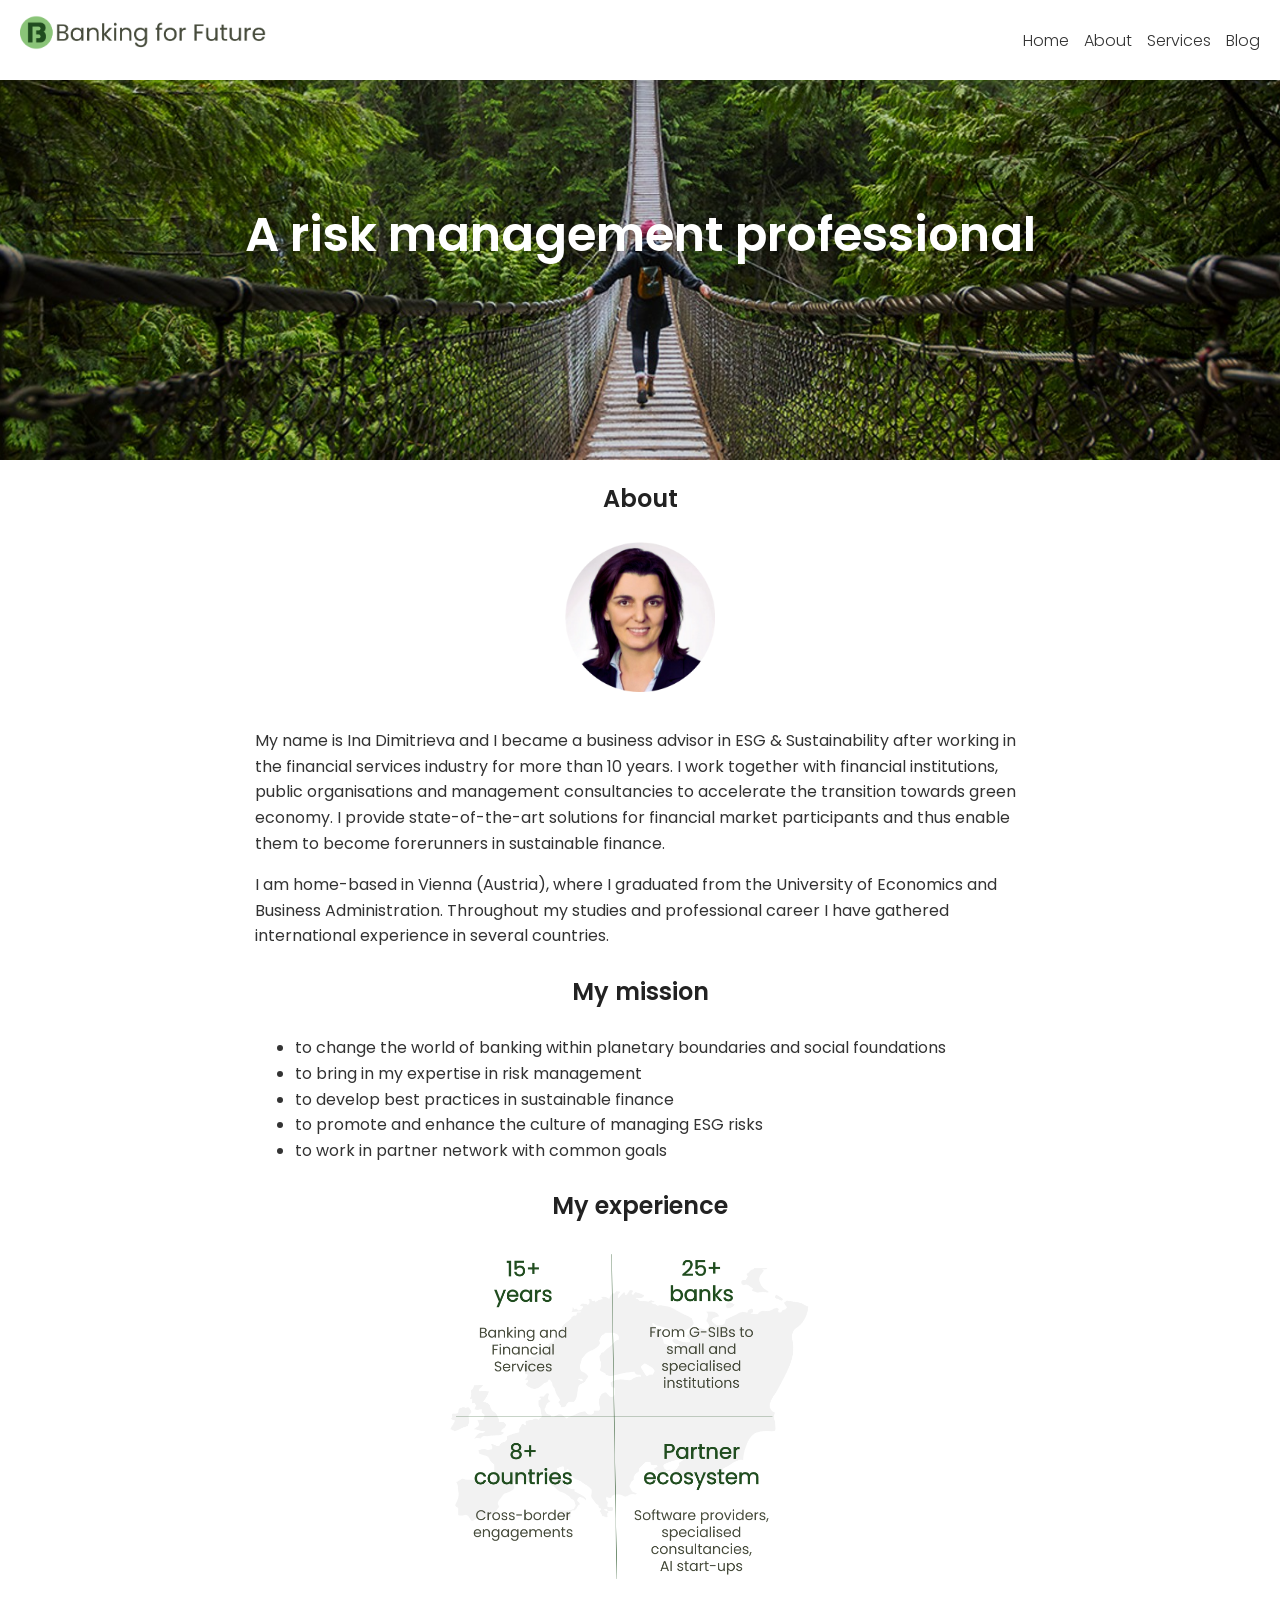
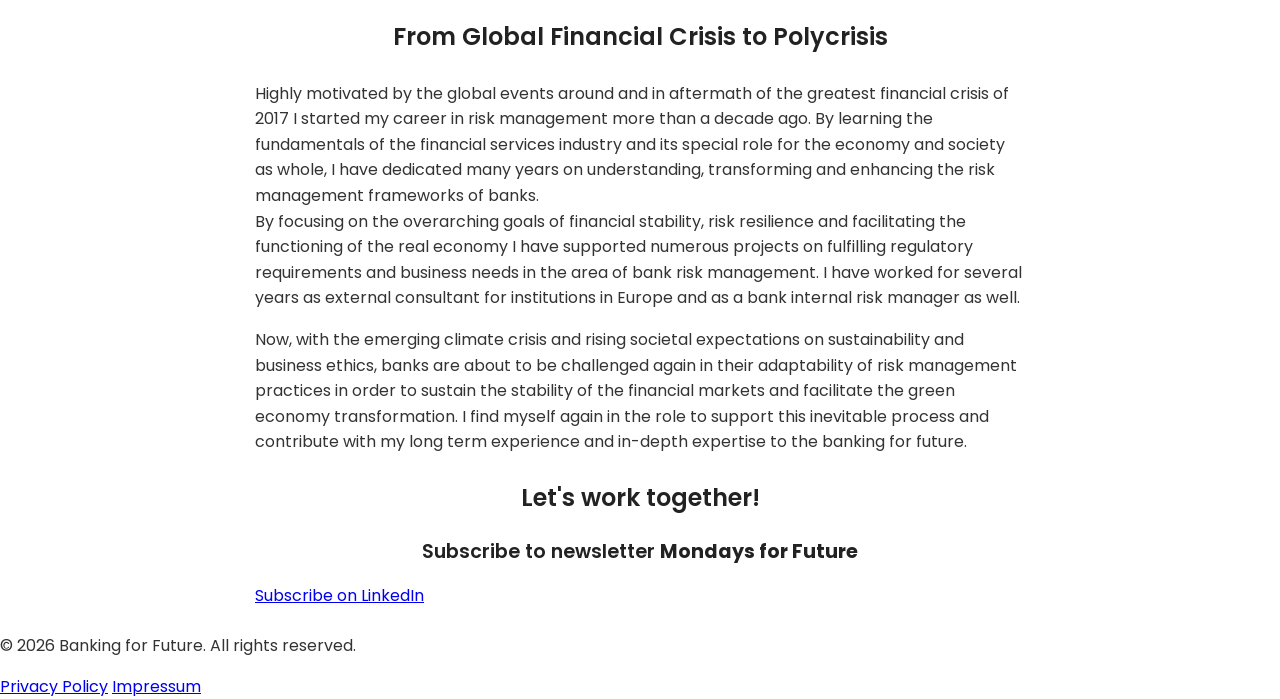
==== commit 259d275c: "Update about.html" ====
--- a/about.html
+++ b/about.html
@@ -98,17 +98,15 @@
 </main>
  <!-- FOOTER SECTION
     ----------------------------------------------------------------------------------------------------------------------------->
-<div class="footer-wrapper">
-    <div class="footer-container">
-        <div class="footer-left">
-            <a href="/impressum.html">Impressum</a>
-            <a href="/privacypolicy.html">Privacy Policy</a>
+<footer class="footer">
+        <div class="footer-content">
+            <p>&copy; 2026 Banking for Future. All rights reserved.</p>
+            <nav class="footer-links">
+                <a href="/privacypolicy.html">Privacy Policy</a>
+                <a href="/impressum.html">Impressum</a>
+            </nav>
         </div>
-        <div class="footer-right">
-            <p>© 2026 Banking for Future</p>
-        </div>
-    </div>
-</div>
+</footer>
     
 </body>
 </html>
--- a/styles.css
+++ b/styles.css
@@ -589,7 +589,7 @@
 }
 /* Button style (moved from HTML) */
 .libutton {
-    display: flex;
+    display: inline-flex;
     flex-direction: column;
     justify-content: center;
     padding: 7px;
@@ -602,6 +602,10 @@
     border-radius: 16px;
     background-color: #0A66C2;
     font-family: "SF Pro Text", Helvetica, sans-serif;
+    font-size: 14px;
+    cursor: pointer;
+    margin: 0 auto; /* Center the button horizontally */
+    border: none; /* Remove any default border */
 }
 
 /* Center the button container */
@@ -612,43 +616,61 @@
     margin: 20px auto; /* Add margin to separate it from other elements */
     width: 100%; /* Ensure the container takes full width */
 }
+
+    /* Responsive adjustments for mobile */
+@media (max-width: 768px) {
+    .text-paragraph {
+        font-size: 1rem;
+        padding: 0 10px;
+    }
+
+    .text-paragraph h2 {
+        font-size: 1.2rem;
+    }
+}
     
 /* Footer Styles
 --------------------------------------------------------------------------------------------------------------------------------------------------------------------------------------*/
 /* Footer Styles */
 
- .footer-wrapper {
-    display: flex;
-    justify-content: center; /* Centers the footer container */
-    width: 100%;
-}   
-.footer-container {
-    display: flex;
-    justify-content: space-between; /* Pushes left and right elements to opposite ends */
-    align-items: center; /* Vertically centers items */
-    width: 100%; /* Takes full width of the container */
-    padding: 10px 20px; /* Optional: Add padding for spacing */
-    font-family: 'Poppins', sans-serif; /** Uses the Poppins font */
-}
-
-.footer-left {
-    display: flex; /* Aligns links horizontally */
-    gap: 20px; /* Adds space between links */
-}
-
-.footer-left a {
-    color: #333; /* Optional: Match your site's color scheme */
+.footer {
+    background-color: #f8f9fa;
+    padding: 20px 0;
+    text-align: center;
+    margin-top: auto;
+    margin-left: auto;
+    margin-right: auto;
+    font-family: 'Poppins', sans-serif;
+}
+
+.footer-content {
+    max-width: 1200px;
+    margin: 0 auto;
+    display: flex;
+    flex-direction: column;
+    align-items: center;
+}
+
+.footer-links {
+    margin-top: 10px;
+}
+
+.footer-links a {
+    color: #333;
     text-decoration: none;
-}
-
-.footer-left a:hover {
-    text-decoration: underline; /* Optional: Underline on hover */
-}
-
-.footer-right {
-    color: #666; /* Optional: Match your site's color scheme */
+    margin: 0 15px;
     font-size: 14px;
 }
 
-
-
+.footer-links a:hover {
+    text-decoration: underline;
+}
+
+.footer p {
+    margin: 0;
+    color: #666;
+    font-size: 14px;
+}
+
+
+
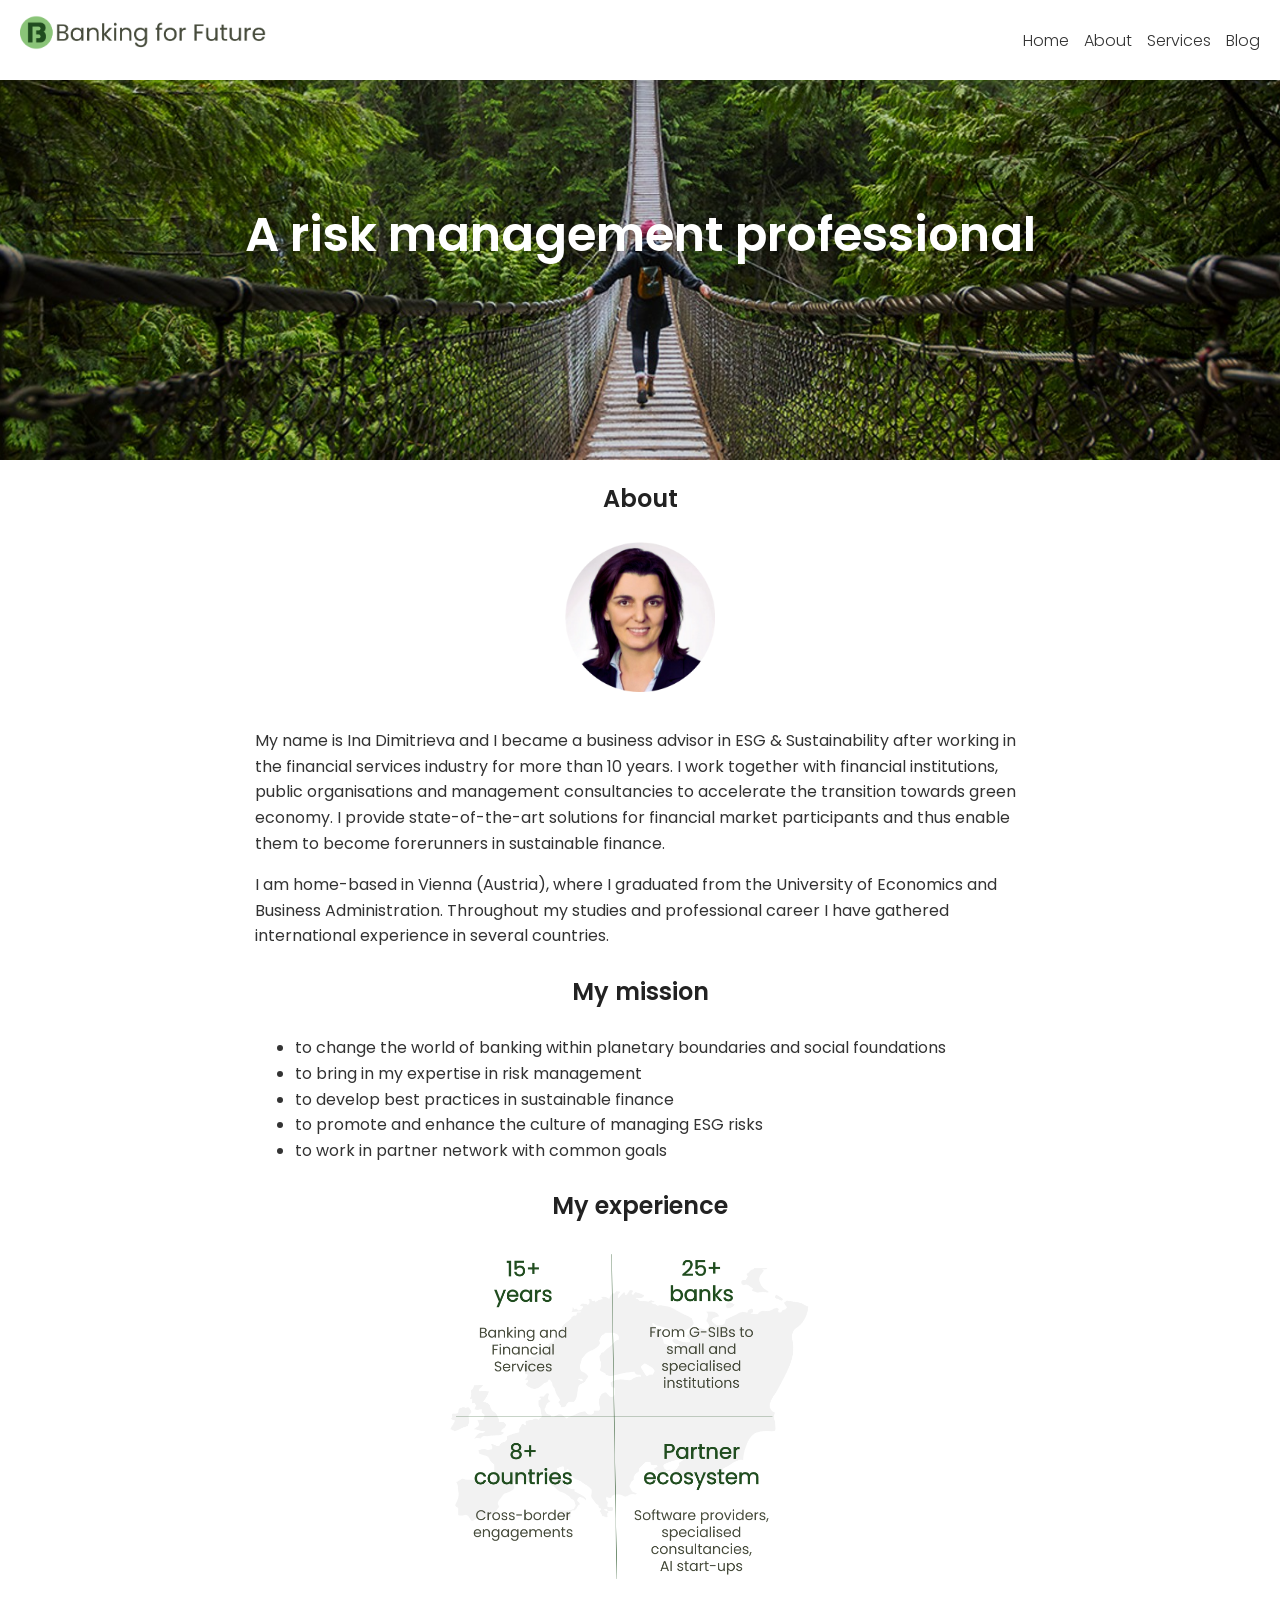
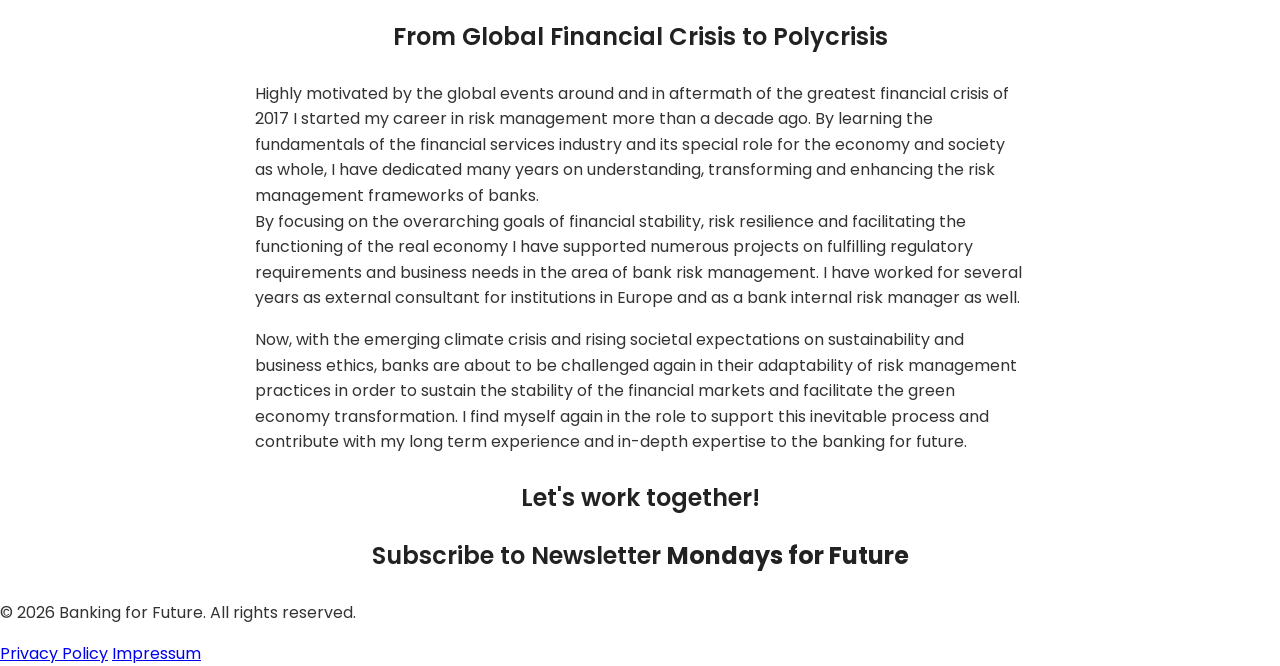
==== commit 149d9fd8: "Update about.html" ====
--- a/about.html
+++ b/about.html
@@ -89,10 +89,7 @@
     <div class="contact-section">
       <div class="text-paragraph">
         <h2>Let's work together!</h2>
-        <h3>Subscribe to newsletter <b>Mondays for Future</b></h3>
-            <div class="button-container">
-               <a class="libutton" href="https://www.linkedin.com/build-relation/newsletter-follow?entityUrn=6981196109654163456" target="_blank">Subscribe on LinkedIn</a>
-            </div>
+        <h2>Subscribe to Newsletter <b>Mondays for Future</b></h2><a href="https://www.linkedin.com/build-relation/newsletter-follow?entityUrn=6981196109654163456" target="_blank"></a>
        </div>
      </div>
 </main>
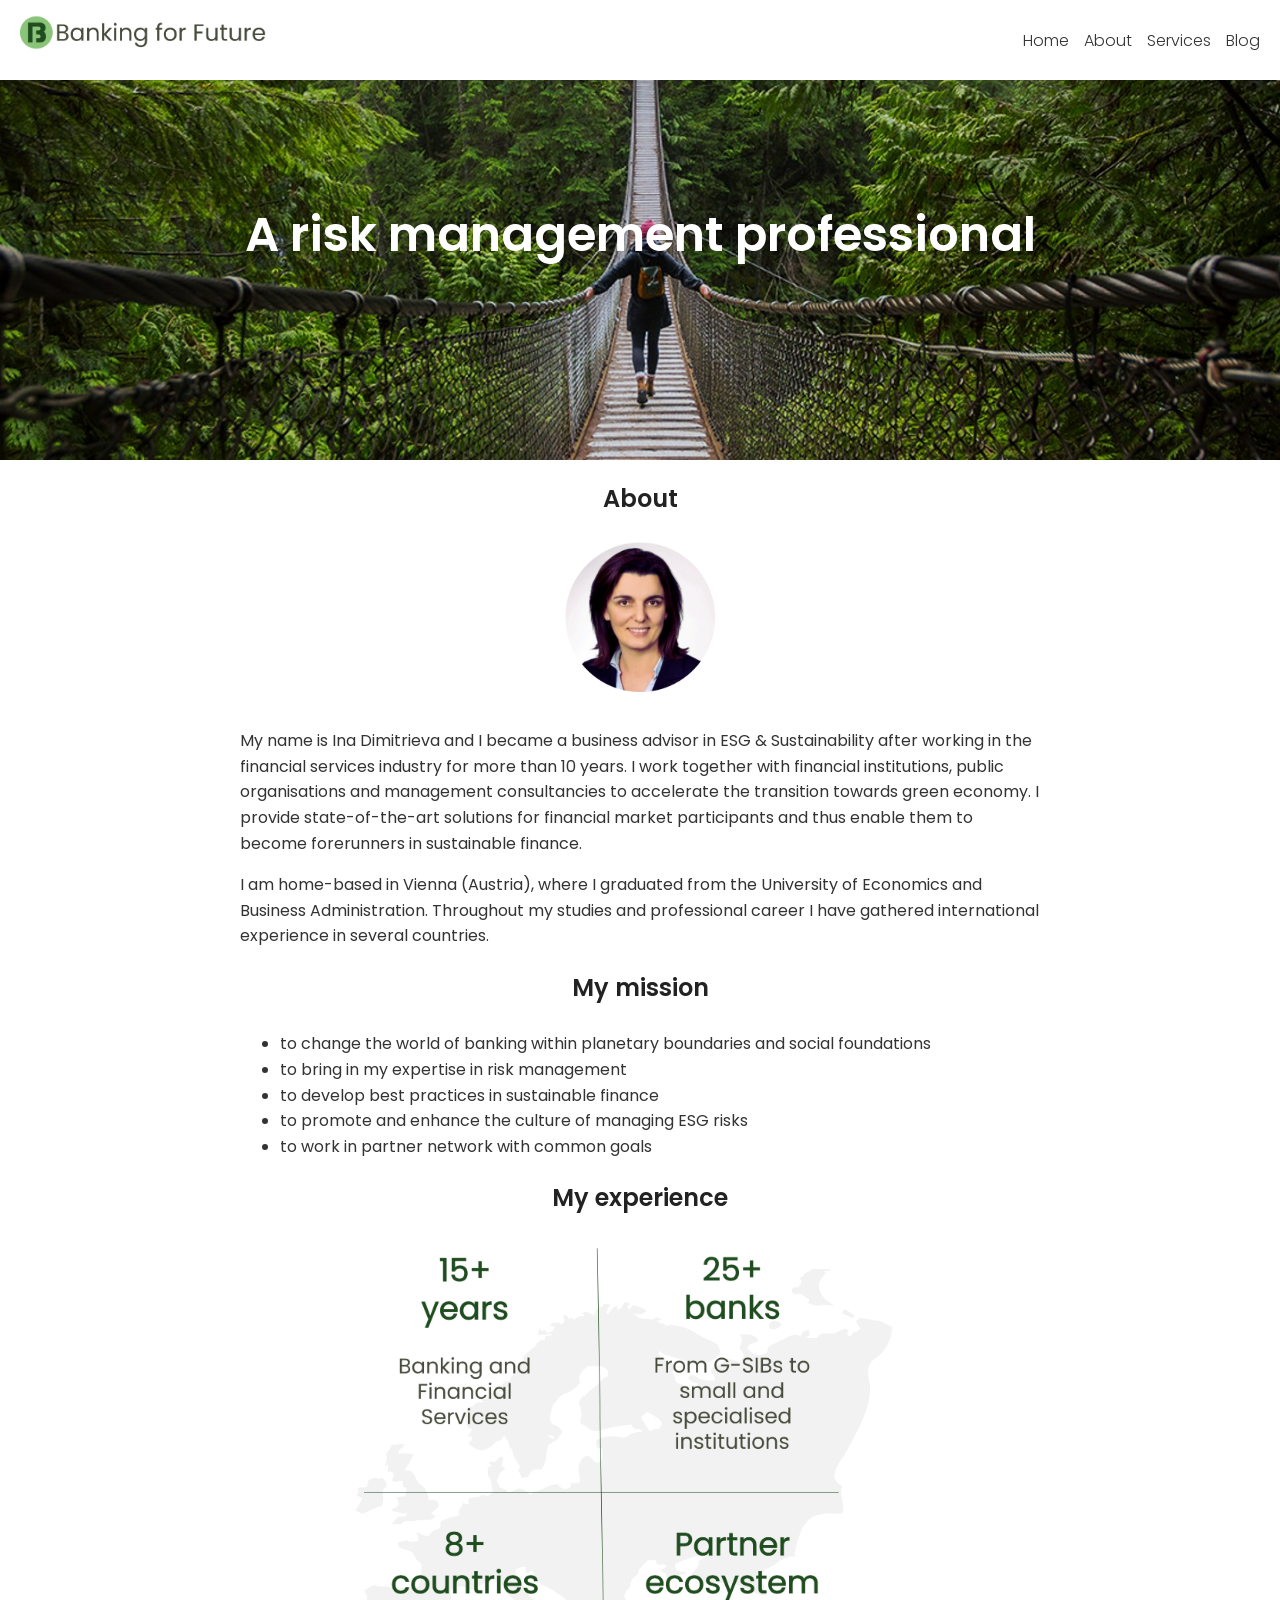
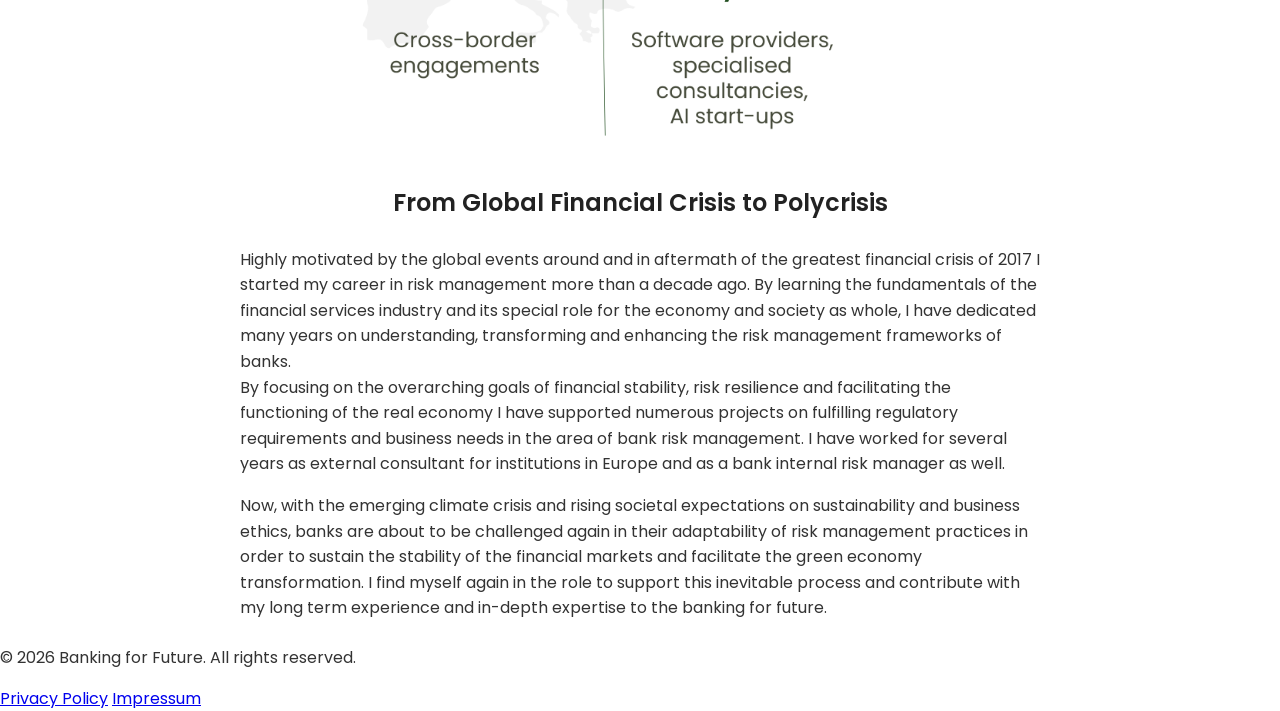
==== commit dedf736a: "Update about.html" ====
--- a/about.html
+++ b/about.html
@@ -38,23 +38,21 @@
         </div>
     </section>
  
-<div class="text-paragraph">   
-
-            
+<div class="text-paragraph">  
         <div class="text-paragraph h2">
              <h2>About</h2>   
         </div>
         <div class="services-container">
             <img src="images/photoround.png" alt="Ina Dimitrieva Photo" class="service-item">
         </div>    
-        <div class="text-paragraph">
+        
             <p>My name is Ina Dimitrieva and I became a business advisor in ESG & Sustainability after working in the financial services industry for more than 10 years. I work together with financial institutions, public organisations and management consultancies to accelerate the transition towards green economy. I provide state-of-the-art solutions for financial market participants and thus enable them to become forerunners in sustainable finance.</p>
             <p>I am home-based in Vienna (Austria), where I  graduated from the University of Economics and Business Administration. Throughout my studies and professional career I have gathered international experience in several countries. </p>
-        </div>
+      
         <div class="text-paragraph h2">
             <h2>My mission</h2>
         </div>
-         <div class="text-paragraph">
+        
                 <ul> 
                     <li> to change the world of banking within planetary boundaries and social foundations</li>
                     <li> to bring in my expertise in risk management </li>
@@ -62,10 +60,10 @@
                     <li> to promote and enhance the culture of managing ESG risks</li>
                     <li> to work in partner network with common goals</li>
                 </ul>
-        </div>
         <div class="text-paragraph h2">
              <h2>My experience</h2>
         </div>
+  </div>
     <!-- Container for the image -->
     <div class="responsive-image-container">
         <img src="images/experience.png" alt="experience" class="responsive-image">
@@ -85,13 +83,13 @@
             I find myself again in the role to support this inevitable process and contribute with my long term experience and in-depth expertise to the banking for future. </p>
     </div>
     <!-- CONTACT SECTION  
-    ------------------------------------------------------------------------------------------------------------------------------------------------------------------------------------------------->  
+    -----------------------------------------------------------------------------------------------------------------------------------------------------------------------------------------------  
     <div class="contact-section">
       <div class="text-paragraph">
         <h2>Let's work together!</h2>
         <h2>Subscribe to Newsletter <b>Mondays for Future</b></h2><a href="https://www.linkedin.com/build-relation/newsletter-follow?entityUrn=6981196109654163456" target="_blank"></a>
        </div>
-     </div>
+     </div>-->
 </main>
  <!-- FOOTER SECTION
     ----------------------------------------------------------------------------------------------------------------------------->
